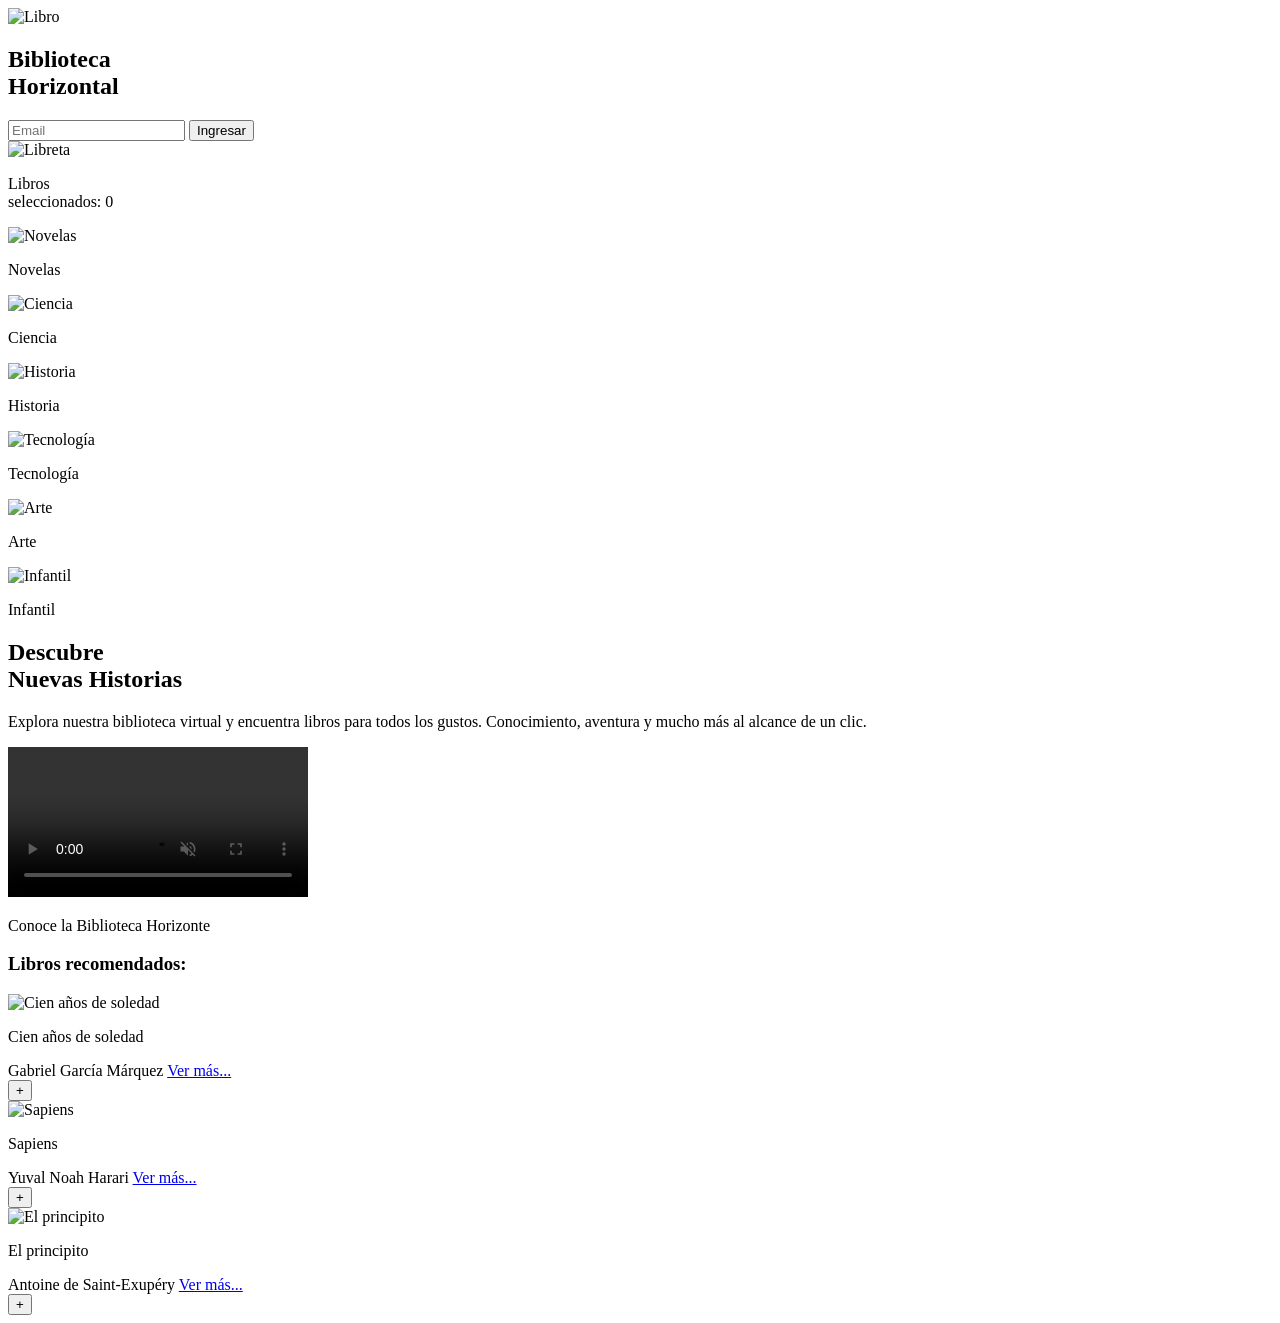
==== index.html @ 148e202f "ok" ====
<!DOCTYPE html>
<html lang="es">

<head>
    <meta charset="UTF-8">
    <meta name="viewport" content="width=device-width, initial-scale=1.0">
    <meta name="author" content="SashaBarrera">
    <title>Biblioteca</title>
    <link rel="stylesheet" href="static/css/style.css">
</head>

<body>
    <!-- ENCABEZADO Y BARRA DE NAVEGACIÓN -->
    <header>
        <nav class="nav">
            <!-- Logotipo y nombre de la página -->
            <div class="Barra-nav">
                <img src="static/images/img.png" alt="Libro">
                <h1>Biblioteca<span class="Azul"><br>Horizontal</span></h1>
            </div>

            <!-- Zona de login y contador de libreta -->
            <div class="busqueda-nav">
                <input type="text" id="email" name="email" placeholder="Email">
                <button class="barra-boton">Ingresar</button>
                <div class="libreta">
                    <img src="static/images/img1.png" alt="Libreta">
                    <p>Libros<br>seleccionados: <span>0</span></p>
                </div>
            </div>
        </nav>
    </header>

    <!-- CONTENIDO PRINCIPAL -->
    <main class="main">

        <!-- SECCIÓN SUPERIOR: CATEGORÍAS EN BLOQUE HORIZONTAL -->
        <section class="seccion-superior">
            <div class="contenido-main">
                <img src="static/images/img.png" alt="Novelas">
                <p>Novelas</p>
            </div>

            <div class="contenido-main">
                <img src="static/images/img2.png" alt="Ciencia">
                <p>Ciencia</p>
            </div>

            <div class="contenido-main">
                <img src="static/images/img3.png" alt="Historia">
                <p>Historia</p>
            </div>

            <div class="contenido-main">
                <img src="static/images/img4.png" alt="Tecnología">
                <p>Tecnología</p>
            </div>

            <div class="contenido-main">
                <img src="static/images/img5.png" alt="Arte">
                <p>Arte</p>
            </div>

            <div class="contenido-main">
                <img src="static/images/img6.png" alt="Infantil">
                <p>Infantil</p>
            </div>
        </section>

        <!-- SECCIÓN IZQUIERDA: PRESENTACIÓN Y REPRODUCTOR DE VIDEO -->
        <section class="seccion_izquerda">
            <div class="contenido_izquerda">
                <!-- Texto descriptivo con título y párrafo -->
                <div class="texto">
                    <h2>Descubre <br>Nuevas Historias</h2>
                    <div class="linea-horizontal"></div>
                    <p>Explora nuestra biblioteca virtual y encuentra libros para todos los gustos. Conocimiento,
                        aventura y mucho más al alcance de un clic.</p>
                </div>

                <!-- Contenedor del video y su leyenda inferior -->
                <div class="contenedor-video">
                    <video src="static/video/La Magia de los Libros - Biblioteca Digital Escolar.mp4" autoplay loop
                        muted controls></video>
                    <p class="texto_chico">Conoce la Biblioteca Horizonte</p>
                </div>
            </div>
        </section>

        <!-- SECCIÓN DERECHA: RECOMENDACIONES DE LIBROS -->
        <section class="seccion-derecha">
            <h3>Libros recomendados:</h3>

            <!-- Tarjeta 1 -->
            <div class="contenido-derecho">
                <img src="static/images/img7.png" alt="Cien años de soledad">
                <div class="info-libro">
                    <p>Cien años de soledad</p>
                    <span>Gabriel García Márquez</span>
                    <a href="#">Ver más...</a>
                </div>
                <button class="derecho-boton">+</button>
            </div>

            <!-- Tarjeta 2 -->
            <div class="contenido-derecho">
                <img src="static/images/img7.png" alt="Sapiens">
                <div class="info-libro">
                    <p>Sapiens</p>
                    <span>Yuval Noah Harari</span>
                    <a href="#">Ver más...</a>
                </div>
                <button class="derecho-boton">+</button>
            </div>

            <!-- Tarjeta 3 -->
            <div class="contenido-derecho">
                <img src="static/images/img7.png" alt="El principito">
                <div class="info-libro">
                    <p>El principito</p>
                    <span>Antoine de Saint-Exupéry</span>
                    <a href="#">Ver más...</a>
                </div>
                <button class="derecho-boton">+</button>
            </div>
        </section>

    </main>

    <script src="static/js/script.js"></script>
</body>

</html>
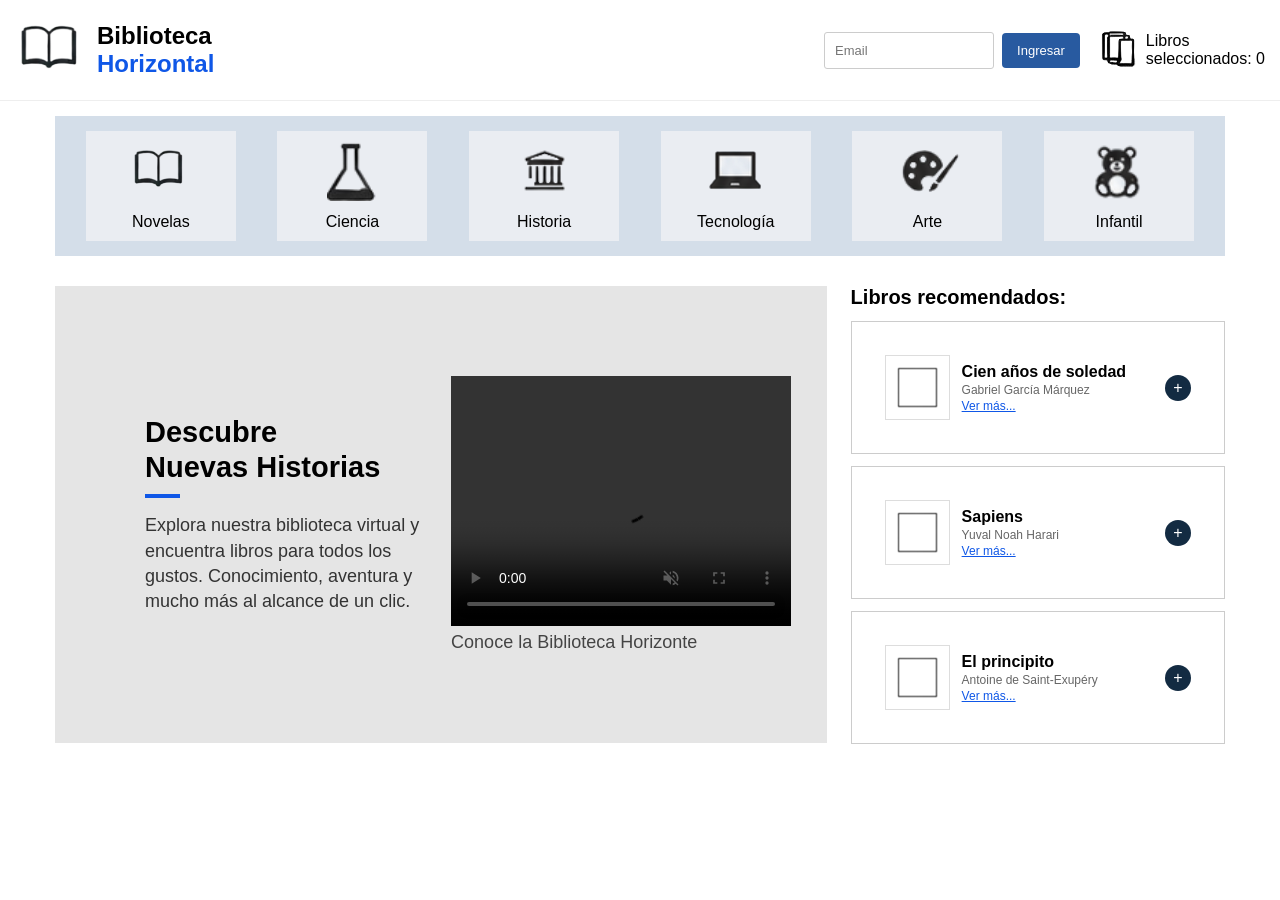
==== commit 3d25f642: "OK" ====
--- a/index.html
+++ b/index.html
@@ -80,8 +80,7 @@
 
                 <!-- Contenedor del video y su leyenda inferior -->
                 <div class="contenedor-video">
-                    <video src="static/video/La Magia de los Libros - Biblioteca Digital Escolar.mp4" autoplay loop
-                        muted controls></video>
+                    <video id="miVideo" src="static/video/Mineduc_ Aprenda a usar la Biblioteca Digital Escolar _ #DesdeCasa.mp4" type="video/mp4" autoplay loop muted controls></video>
                     <p class="texto_chico">Conoce la Biblioteca Horizonte</p>
                 </div>
             </div>
--- a/static/css/style.css
+++ b/static/css/style.css
@@ -0,0 +1,263 @@
+/* Reset básico */
+* {
+    margin: 0;
+    padding: 0;
+    box-sizing: border-box;
+    font-family: Arial, Helvetica, sans-serif;
+}
+
+body {
+    background-color: #ffffff;
+}
+
+header {
+    width: 100%;
+    background-color: #ffffff;
+    padding: 15px 0;
+    border-bottom: 1px solid #eee;
+}
+
+/* ==========================================
+BARRA DE NAVEGACION
+   ========================================== */
+.nav {
+    margin: 0 auto;
+    padding: 0 15px;
+    display: flex;
+    justify-content: space-between;
+    align-items: center;
+    flex-wrap: wrap;
+    gap: 10px;
+}
+
+.Barra-nav {
+    display: flex;
+    align-items: center;
+    gap: 8px;
+}
+
+.Barra-nav img {
+    height: 70px;
+    max-width: 100%;
+}
+
+.Azul {
+    color: #0f57e7;
+}
+
+.busqueda-nav {
+    display: flex;
+    align-items: center;
+    gap: 8px;
+    flex-wrap: wrap;
+}
+
+.busqueda-nav input {
+    padding: 10px;
+    border: 1px solid #ccc;
+    font-size: 13px;
+    width: 170px;
+    border-radius: 3px;
+}
+
+.barra-boton {
+    background-color: #285AA0;
+    color: white;
+    border: none;
+    padding: 10px 15px;
+    font-size: 13px;
+    cursor: pointer;
+    border-radius: 4px;
+}
+
+.libreta {
+    display: flex;
+    align-items: center;
+    gap: 6px;
+    margin-left: 8px;
+}
+
+.libreta img {
+    height: 45px;
+}
+
+/* ==========================================
+LADO SUPERIOR (Categorías)
+   ========================================== */
+.main {
+    max-width: 1200px;
+    margin: 15px auto;
+    padding: 0 15px;
+    display: flex;
+    flex-wrap: wrap;
+    justify-content: space-between;
+    align-items: flex-start;
+    gap: 20px;
+}
+
+.seccion-superior {
+    width: 100%;
+    background-color: #D4DEE9;
+    padding: 15px;
+    display: flex;
+    justify-content: space-around;
+    align-items: center;
+    flex-wrap: wrap;
+    gap: 10px;
+    margin-bottom: 10px;
+}
+
+.contenido-main {
+    text-align: center;
+    background-color: #EAEDF2;
+    width: 150px;
+    padding: 10px 5px;
+}
+
+.contenido-main img {
+    width: 70px;
+    height: 60px;
+    object-fit: contain;
+    margin-bottom: 8px;
+}
+
+.contenido-main p {
+    font-size: 16px;
+}
+
+/* ==========================================
+LADO IZQUIERDO (Presentación y Video)
+   ========================================== */
+.seccion_izquerda {
+    width: 66%;
+    display: flex;
+}
+
+.contenido_izquerda {
+    width: 100%;
+    background-color: #e5e5e5;
+    display: flex;
+    align-items: center;
+    padding: 90px;
+    gap: 20px;
+    flex-wrap: wrap;
+}
+
+.texto {
+    flex: 1;
+    min-width: 200px;
+}
+
+.texto h2 {
+    font-size: 29px;
+    color: #000000;
+    line-height: 1.2;
+}
+
+/* Línea azul debajo del título (según imagen) */
+
+.linea-horizontal {
+    width: 35px;
+    height: 4px;
+    background-color: #0f57e7;
+    margin-top: 10px;
+}
+
+.texto p {
+    font-size: 18px;
+    color: #333333;
+    margin-top: 15px;
+    line-height: 1.4;
+}
+
+.contenedor-video {
+    flex: 1;
+    min-width: 220px;
+    display: flex;
+    flex-direction: column;
+    flex-wrap: wrap;
+}
+
+.contenido_izquerda video {
+    width: 340px;
+    height: 250px;
+    object-fit: cover;
+    background-color: #000;
+    flex-wrap: wrap;
+}
+
+.texto_chico {
+    font-size: 18px;
+    color: #444;
+    margin-top: 6px;
+}
+
+/* ==========================================
+LADO DERECHO (Recomendaciones)
+   ========================================== */
+.seccion-derecha {
+    width: 32%;
+    flex-wrap: wrap;
+}
+
+.seccion-derecha h3 {
+    font-size: 20px;
+    font-weight: bold;
+    margin-bottom: 12px;
+    flex-wrap: wrap;
+}
+
+.contenido-derecho {
+    border: 1px solid #ccc;
+    background-color: #ffffff;
+    padding: 33px;
+    margin-bottom: 12px;
+    display: flex;
+    align-items: center;
+    justify-content: space-between;
+    gap: 12px;
+}
+
+.contenido-derecho img {
+    width: 65px;
+    height: 65px;
+    object-fit: cover;
+    border: 1px solid #ddd;
+}
+
+.info-libro {
+    flex: 1;
+    display: flex;
+    flex-direction: column;
+    gap: 2px;
+}
+
+.contenido-derecho p {
+    font-size: 16px;
+    font-weight: bold;
+    color: #000000;
+}
+
+.contenido-derecho span {
+    color: #666;
+    font-size: 12px;
+}
+
+.contenido-derecho a {
+    color: #0f57e7;
+    font-size: 12px;
+}
+
+.derecho-boton {
+    background-color: #132B42;
+    color: white;
+    border: none;
+    width: 26px;
+    height: 26px;
+    border-radius: 50%;
+    font-size: 16px;
+    cursor: pointer;
+    display: flex;
+    align-items: center;
+    justify-content: center;
+}
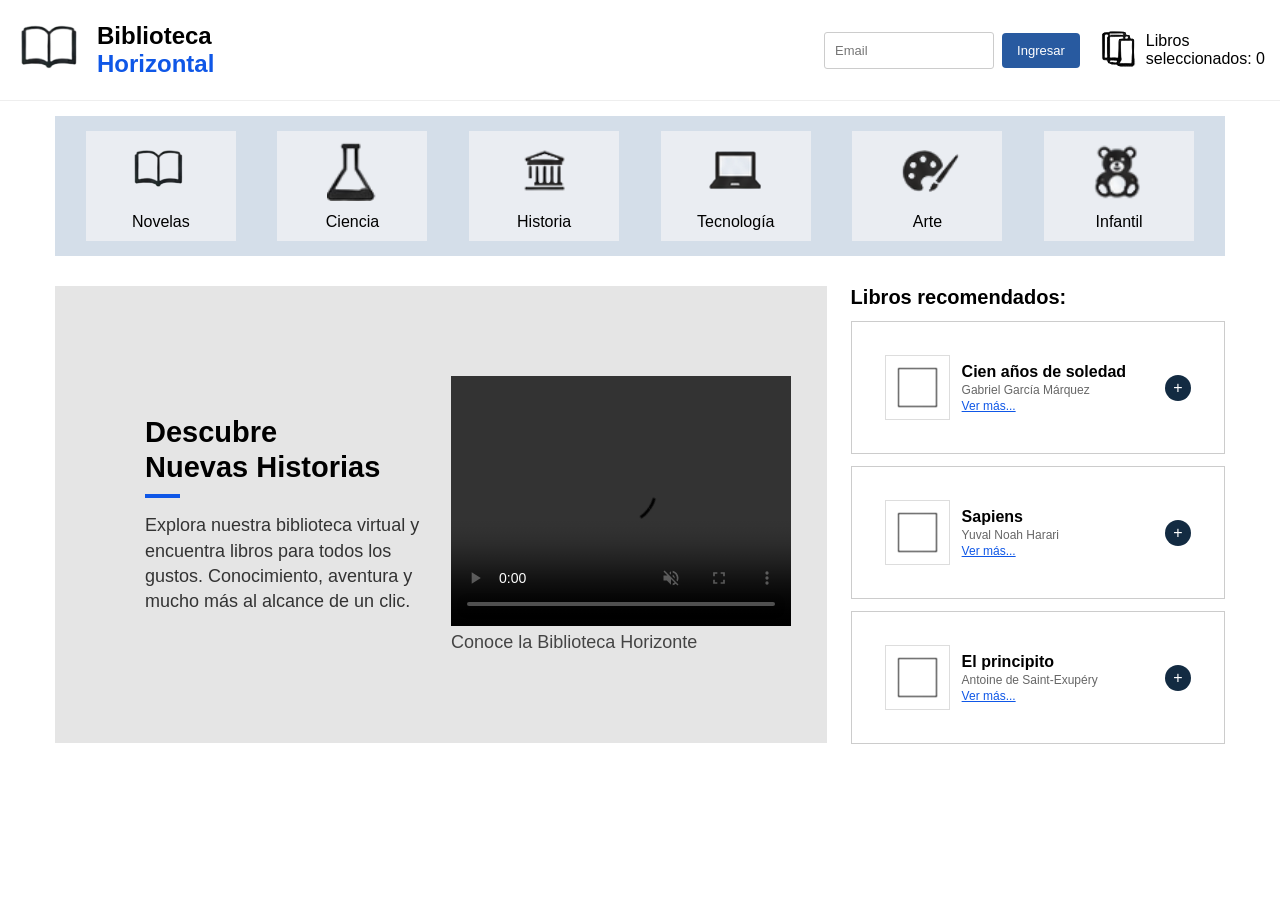
==== commit 3352eebd: "LISTOOOOOOO" ====
--- a/index.html
+++ b/index.html
@@ -80,7 +80,7 @@
 
                 <!-- Contenedor del video y su leyenda inferior -->
                 <div class="contenedor-video">
-                    <video id="miVideo" src="static/video/Mineduc_ Aprenda a usar la Biblioteca Digital Escolar _ #DesdeCasa.mp4" type="video/mp4" autoplay loop muted controls></video>
+                    <video id="miVideo" src="static/video/La Magia de los Libros - Biblioteca Digital Escolar.mp4" type="video/mp4" autoplay loop muted controls></video>
                     <p class="texto_chico">Conoce la Biblioteca Horizonte</p>
                 </div>
             </div>
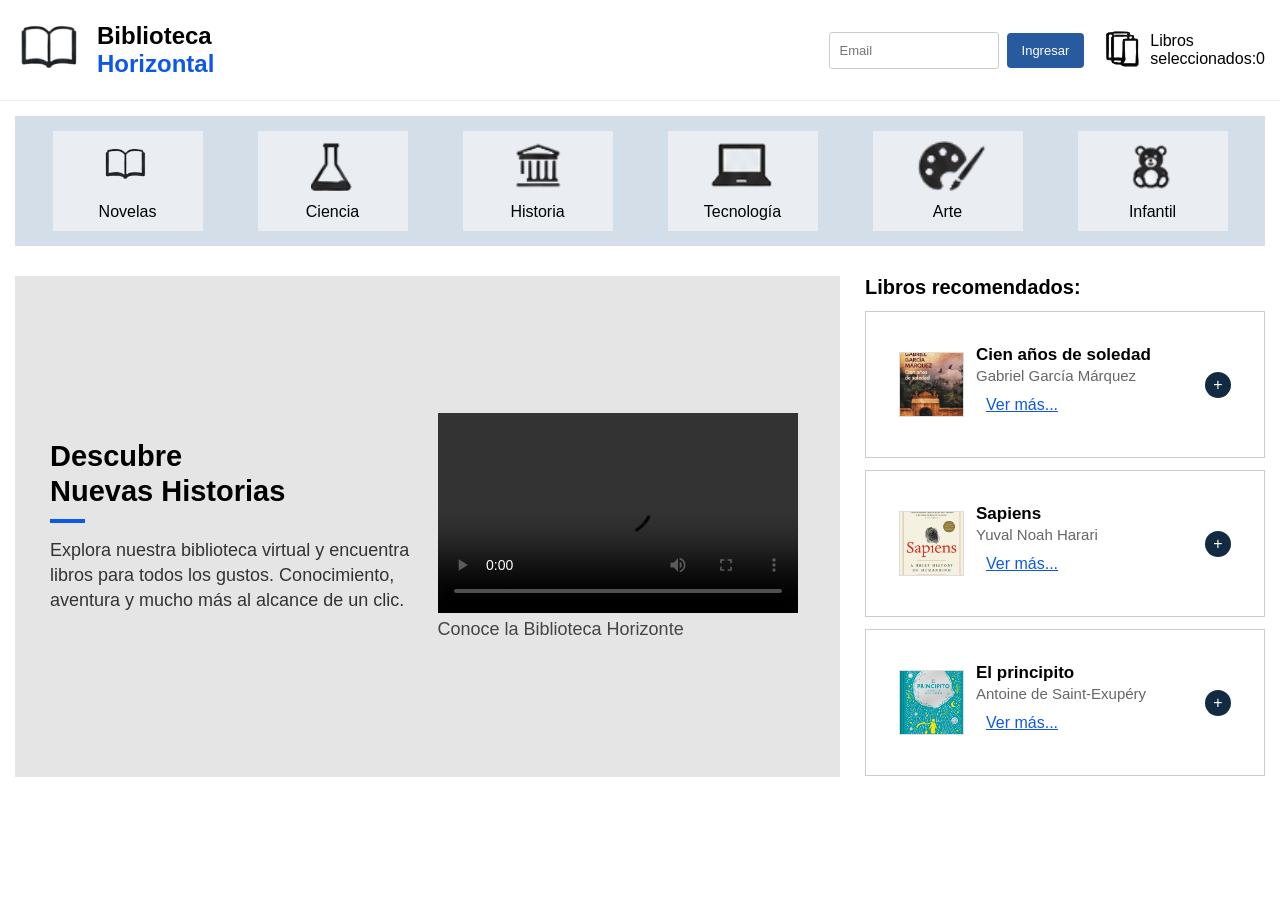
==== commit 90321aaa: "OK" ====
--- a/index.html
+++ b/index.html
@@ -19,13 +19,12 @@
                 <h1>Biblioteca<span class="Azul"><br>Horizontal</span></h1>
             </div>
 
-            <!-- Zona de login y contador de libreta -->
             <div class="busqueda-nav">
-                <input type="text" id="email" name="email" placeholder="Email">
+                <input type="text" id="email" placeholder="Email">
                 <button class="barra-boton">Ingresar</button>
                 <div class="libreta">
                     <img src="static/images/img1.png" alt="Libreta">
-                    <p>Libros<br>seleccionados: <span>0</span></p>
+                    <p>Libros<br>seleccionados:<span>0</span></p>
                 </div>
             </div>
         </nav>
@@ -33,7 +32,6 @@
 
     <!-- CONTENIDO PRINCIPAL -->
     <main class="main">
-
         <!-- SECCIÓN SUPERIOR: CATEGORÍAS EN BLOQUE HORIZONTAL -->
         <section class="seccion-superior">
             <div class="contenido-main">
@@ -80,7 +78,9 @@
 
                 <!-- Contenedor del video y su leyenda inferior -->
                 <div class="contenedor-video">
-                    <video id="miVideo" src="static/video/La Magia de los Libros - Biblioteca Digital Escolar.mp4" type="video/mp4" autoplay loop muted controls></video>
+                    <video id="miVideo" src="static/video/La Magia de los Libros - Biblioteca Digital Escolar.mp4"
+                        controls>
+                    </video>
                     <p class="texto_chico">Conoce la Biblioteca Horizonte</p>
                 </div>
             </div>
@@ -92,7 +92,7 @@
 
             <!-- Tarjeta 1 -->
             <div class="contenido-derecho">
-                <img src="static/images/img7.png" alt="Cien años de soledad">
+                <img src="static/images/img7.jfif" alt="Cien años de soledad">
                 <div class="info-libro">
                     <p>Cien años de soledad</p>
                     <span>Gabriel García Márquez</span>
@@ -103,7 +103,7 @@
 
             <!-- Tarjeta 2 -->
             <div class="contenido-derecho">
-                <img src="static/images/img7.png" alt="Sapiens">
+                <img src="static/images/img8.png" alt="Sapiens">
                 <div class="info-libro">
                     <p>Sapiens</p>
                     <span>Yuval Noah Harari</span>
@@ -114,7 +114,7 @@
 
             <!-- Tarjeta 3 -->
             <div class="contenido-derecho">
-                <img src="static/images/img7.png" alt="El principito">
+                <img src="static/images/img9.png" alt="El principito">
                 <div class="info-libro">
                     <p>El principito</p>
                     <span>Antoine de Saint-Exupéry</span>
--- a/static/css/style.css
+++ b/static/css/style.css
@@ -75,6 +75,7 @@
     align-items: center;
     gap: 6px;
     margin-left: 8px;
+    flex-wrap: wrap;
 }
 
 .libreta img {
@@ -85,7 +86,7 @@
 LADO SUPERIOR (Categorías)
    ========================================== */
 .main {
-    max-width: 1200px;
+    max-width: 1300px;
     margin: 15px auto;
     padding: 0 15px;
     display: flex;
@@ -115,9 +116,8 @@
 }
 
 .contenido-main img {
-    width: 70px;
-    height: 60px;
-    object-fit: contain;
+    width: auto;
+    height: 50px;
     margin-bottom: 8px;
 }
 
@@ -131,6 +131,7 @@
 .seccion_izquerda {
     width: 66%;
     display: flex;
+    overflow: hidden;
 }
 
 .contenido_izquerda {
@@ -138,7 +139,7 @@
     background-color: #e5e5e5;
     display: flex;
     align-items: center;
-    padding: 90px;
+    padding: 137px 35px;
     gap: 20px;
     flex-wrap: wrap;
 }
@@ -179,8 +180,8 @@
 }
 
 .contenido_izquerda video {
-    width: 340px;
-    height: 250px;
+    width: 360px;
+    height: 200px;
     object-fit: cover;
     background-color: #000;
     flex-wrap: wrap;
@@ -198,6 +199,7 @@
 .seccion-derecha {
     width: 32%;
     flex-wrap: wrap;
+    overflow: hidden;
 }
 
 .seccion-derecha h3 {
@@ -216,6 +218,7 @@
     align-items: center;
     justify-content: space-between;
     gap: 12px;
+    overflow: hidden;
 }
 
 .contenido-derecho img {
@@ -233,19 +236,20 @@
 }
 
 .contenido-derecho p {
-    font-size: 16px;
+    font-size: 17px;
     font-weight: bold;
     color: #000000;
 }
 
 .contenido-derecho span {
     color: #666;
-    font-size: 12px;
+    font-size: 15px;
 }
 
 .contenido-derecho a {
     color: #0f57e7;
-    font-size: 12px;
+    font-size: 16px;
+    margin: 10px;
 }
 
 .derecho-boton {
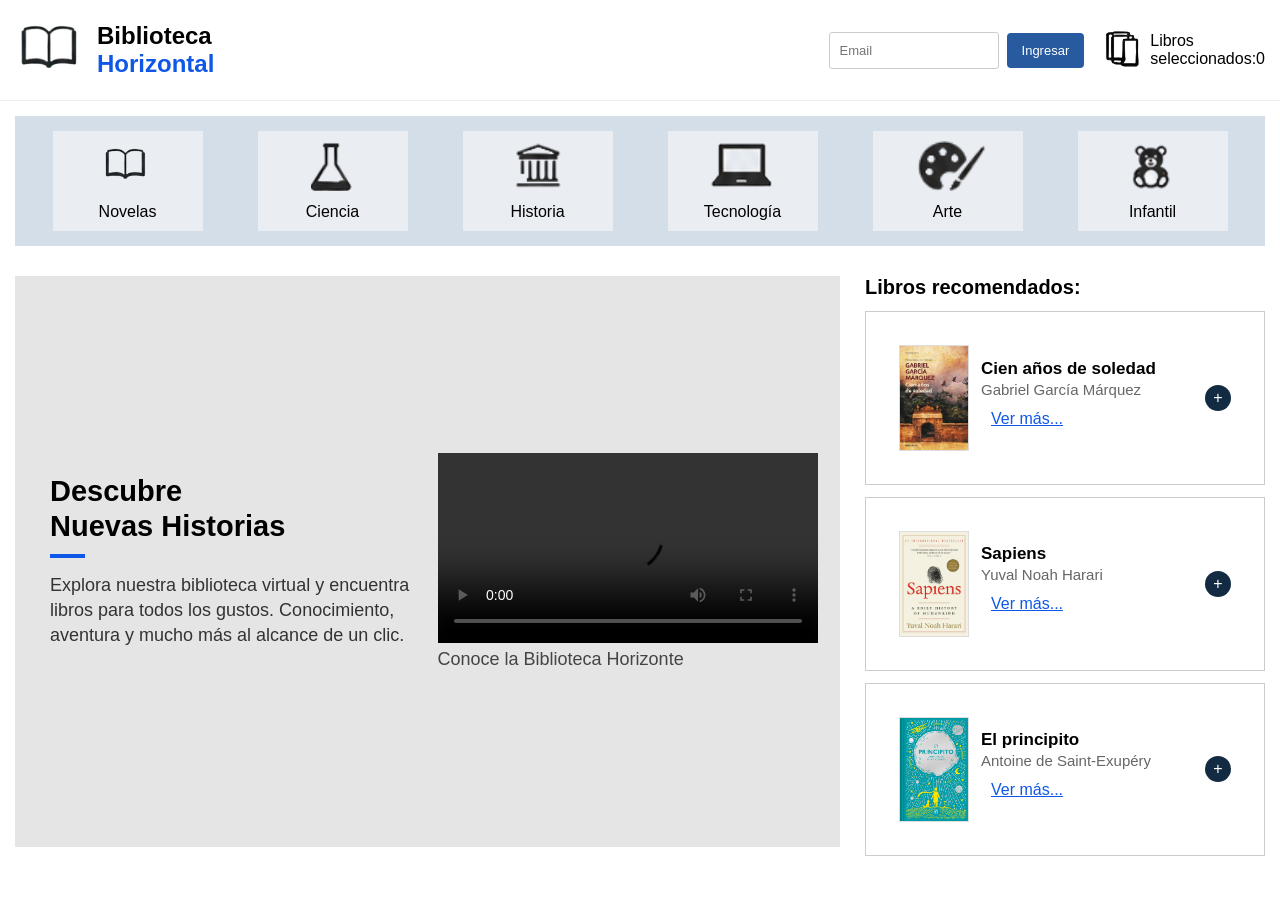
==== commit 877843e8: "listo" ====
--- a/index.html
+++ b/index.html
@@ -78,7 +78,7 @@
 
                 <!-- Contenedor del video y su leyenda inferior -->
                 <div class="contenedor-video">
-                    <video id="miVideo" src="static/video/La Magia de los Libros - Biblioteca Digital Escolar.mp4"
+                    <video id="miVideo" src="static/video/La-Magia-de-los-Libros -Biblioteca-Digital-Escolar.mp4"
                         controls>
                     </video>
                     <p class="texto_chico">Conoce la Biblioteca Horizonte</p>
--- a/static/css/style.css
+++ b/static/css/style.css
@@ -139,7 +139,7 @@
     background-color: #e5e5e5;
     display: flex;
     align-items: center;
-    padding: 137px 35px;
+    padding: 177px 35px;
     gap: 20px;
     flex-wrap: wrap;
 }
@@ -180,8 +180,8 @@
 }
 
 .contenido_izquerda video {
-    width: 360px;
-    height: 200px;
+    width: 380px;
+    height: auto;
     object-fit: cover;
     background-color: #000;
     flex-wrap: wrap;
@@ -222,8 +222,8 @@
 }
 
 .contenido-derecho img {
-    width: 65px;
-    height: 65px;
+    width: 70px;
+    height: auto;
     object-fit: cover;
     border: 1px solid #ddd;
 }
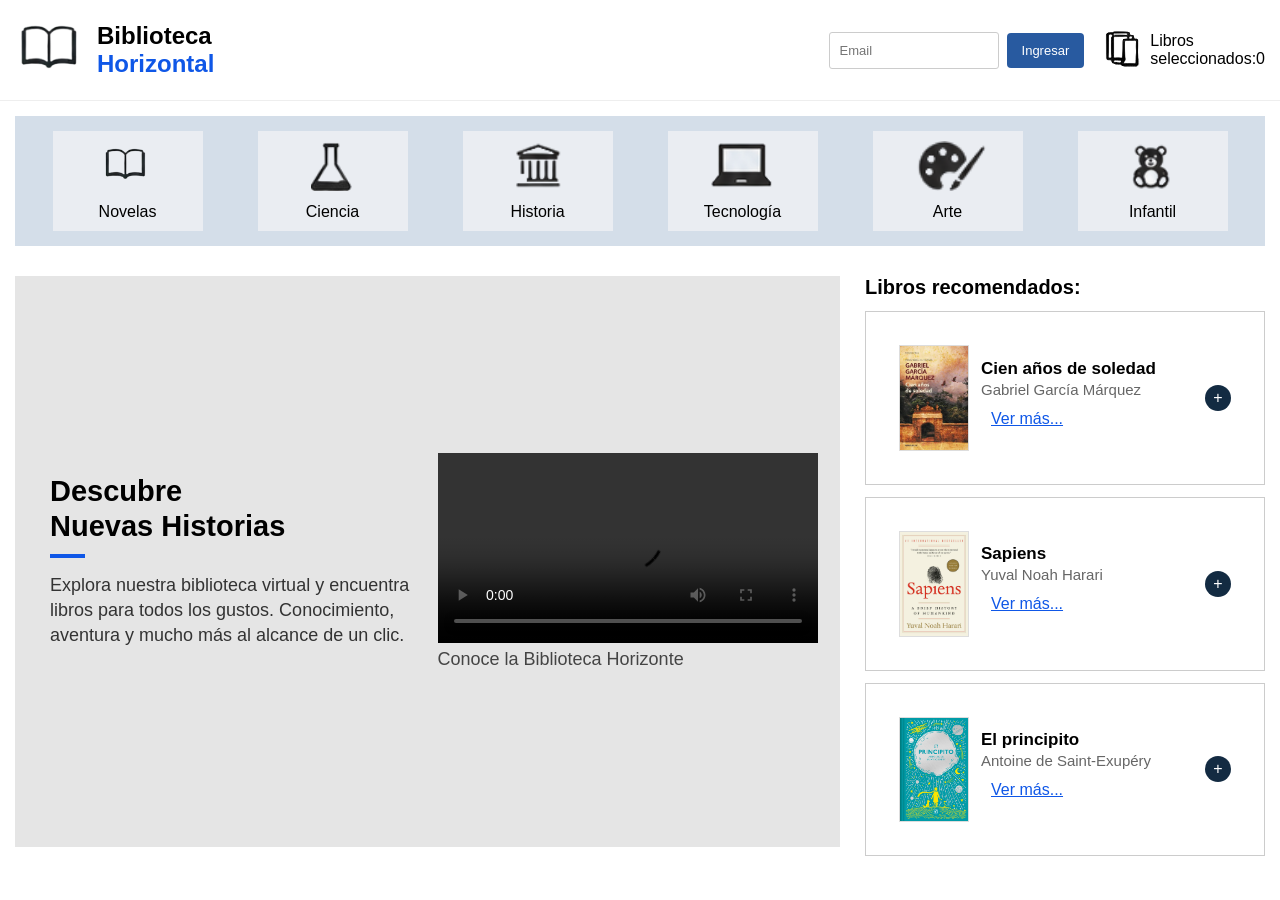
==== commit 040a567b: "ok" ====
--- a/index.html
+++ b/index.html
@@ -78,7 +78,7 @@
 
                 <!-- Contenedor del video y su leyenda inferior -->
                 <div class="contenedor-video">
-                    <video id="miVideo" src="static/video/La-Magia-de-los-Libros -Biblioteca-Digital-Escolar.mp4"
+                    <video id="miVideo" src="static/video/La-Magia-de-los-Libros-Biblioteca-Digital-Escolar.mp4"
                         controls>
                     </video>
                     <p class="texto_chico">Conoce la Biblioteca Horizonte</p>
